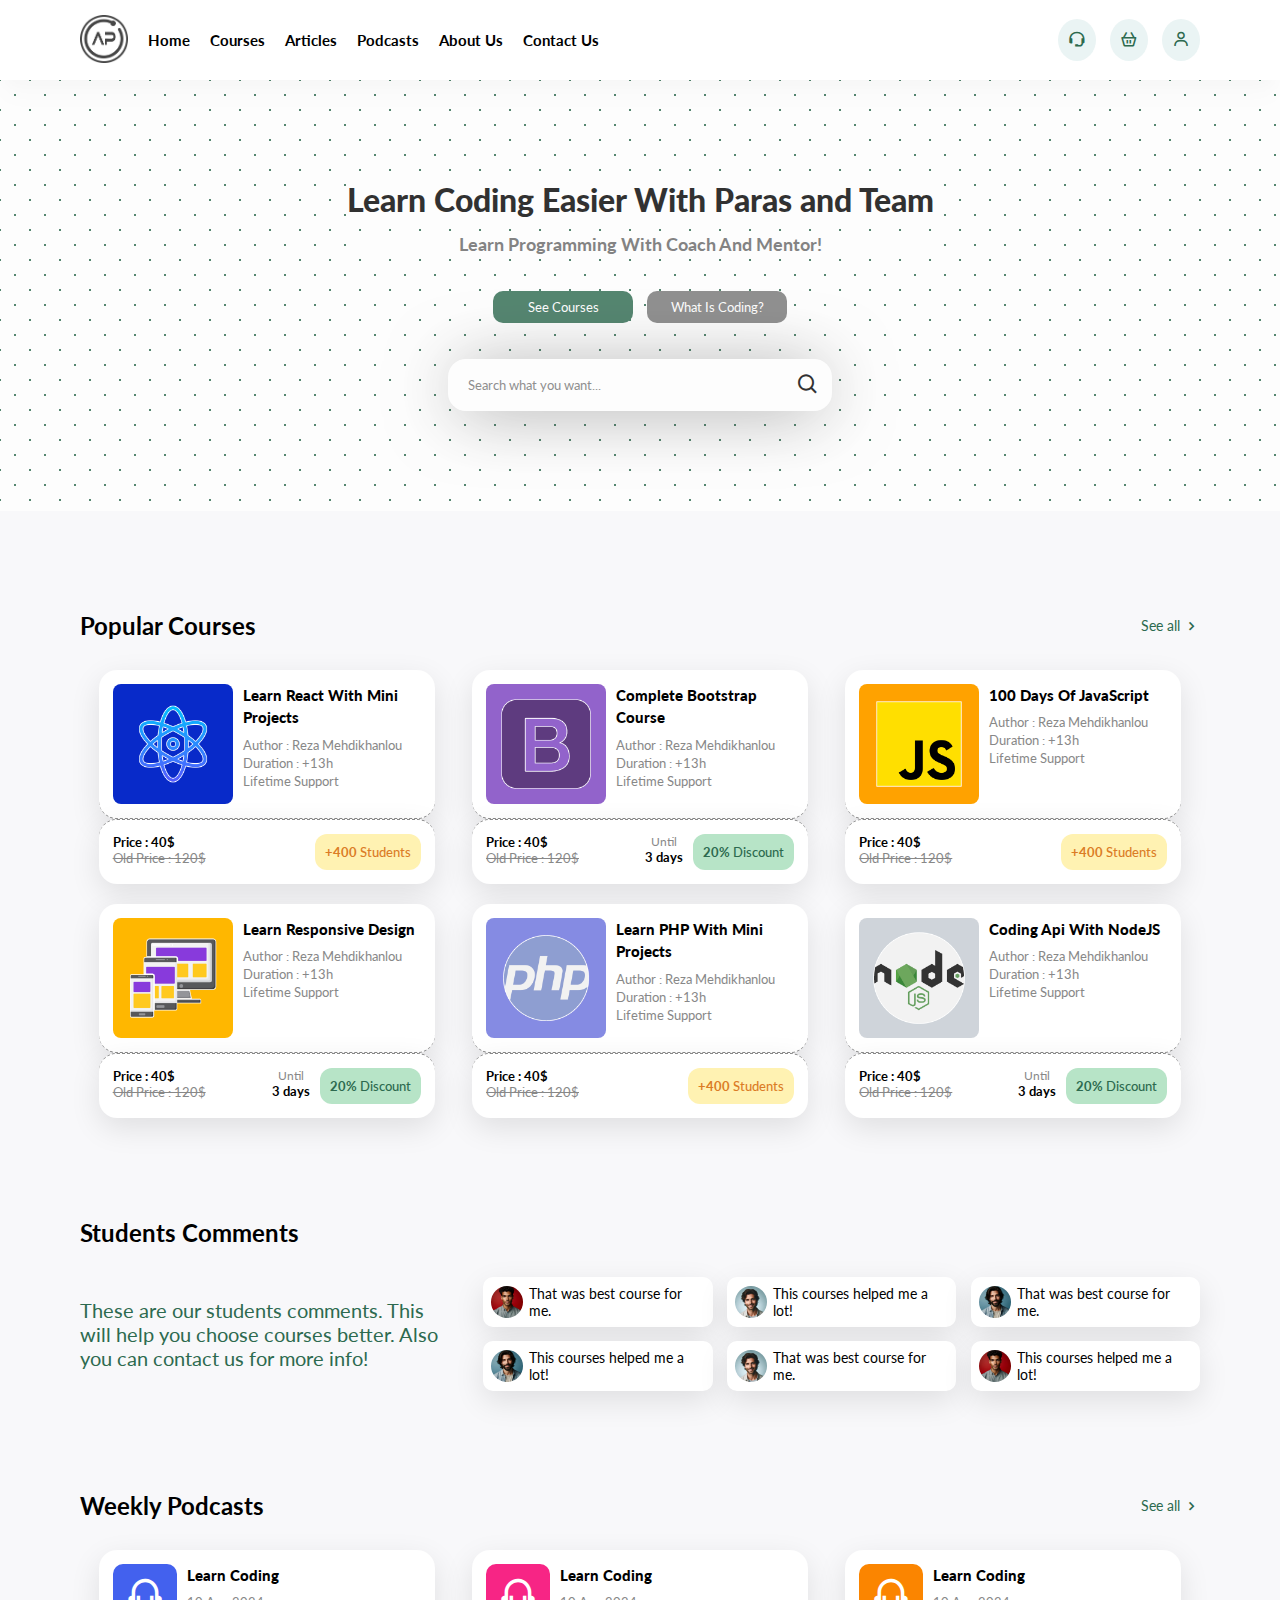
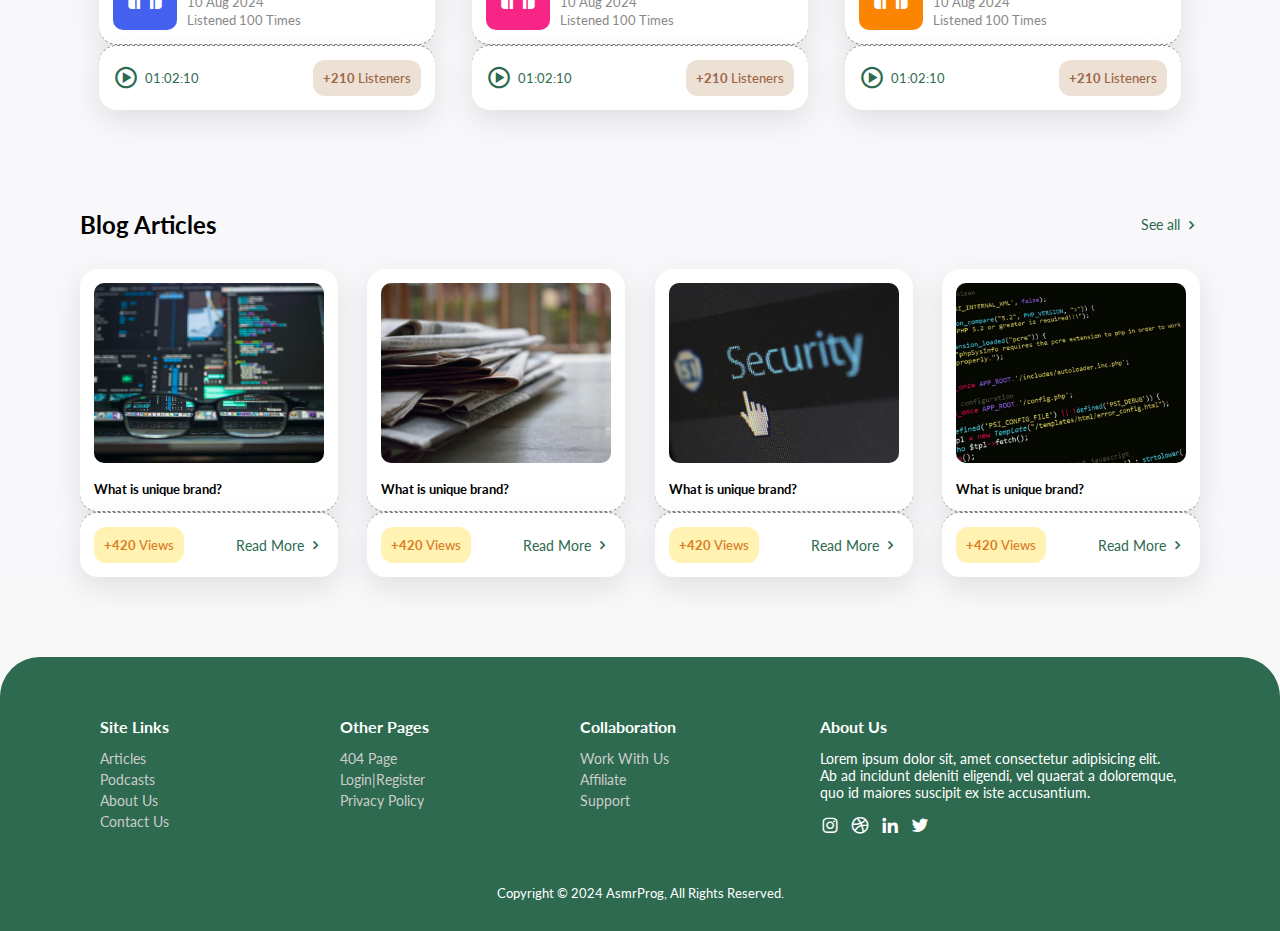
==== index.html @ 8a9e693e "new file:   Assets/B.Ed..jpeg 	new file:   Assets/BBA.jpeg 	new file:   Assets/BCA.jpeg 	new file:  " ====
<!DOCTYPE html>
<html lang="en">
  <head>
    <meta charset="UTF-8" />
    <meta name="viewport" content="width=device-width, initial-scale=1.0" />
    <link
      href="https://unpkg.com/boxicons@2.1.4/css/boxicons.min.css"
      rel="stylesheet"
    />
    <link rel="stylesheet" href="style.css" />
    <title>Online Educational Landing Page | AsmrProg</title>
  </head>

  <body>
    <nav>
      <div class="left">
        <div class="logo">
          <img src="assests/logo.png" />
        </div>
        <div class="links">
          <a href="#">Home</a>
          <a href="./courses.html">Courses</a>
          <a href="#">Articles</a>
          <a href="#">Podcasts</a>
          <a href="#">About Us</a>
          <a href="./contactUs.html">Contact Us</a>
        </div>
      </div>

      <div class="buttons">
        <a href="./contactUs.html"><i class="bx bx-support"></i></a>
        <a href="#"><i class="bx bx-basket"></i></a>
        <a href="#"><i class="bx bx-user"></i></a>
      </div>
    </nav>

    <header>
      <div class="info">
        <h1>Learn Coding Easier With Paras and Team</h1>
        <p>Learn Programming With Coach And Mentor!</p>
      </div>
      <div class="buttons">
        <a href="./courses.html"><button class="see-all" >See Courses</button></a>
        <button>What Is Coding?</button>
      </div>
      <div class="search">
        <input type="text" placeholder="Search what you want..." />
        <button><i class="bx bx-search"></i></button>
      </div>
    </header>

    <div class="content">
      <div class="separator">
        <h2>Popular Courses</h2>
        <a href="./courses.html">See all <i class="bx bx-chevron-right"></i></a>
      </div>

      <div class="courses">
        <div class="item">
          <div class="top">
            <img src="assests/course-1.jpg" />
            <div class="info">
              <a href="#">Learn React With Mini Projects</a>
              <p>Author : Reza Mehdikhanlou</p>
              <p>Duration : +13h</p>
              <p>Lifetime Support</p>
            </div>
          </div>
          <div class="bottom">
            <div class="price">
              <h5>Price : 40$</h5>
              <p>Old Price : 120$</p>
            </div>
            <h5 class="tag"><span>+400</span> Students</h5>
          </div>
        </div>
        <div class="item">
          <div class="top">
            <img src="assests/course-2.jpg" />
            <div class="info">
              <a href="#">Complete Bootstrap Course</a>
              <p>Author : Reza Mehdikhanlou</p>
              <p>Duration : +13h</p>
              <p>Lifetime Support</p>
            </div>
          </div>
          <div class="bottom">
            <div class="price">
              <h5>Price : 40$</h5>
              <p>Old Price : 120$</p>
            </div>
            <div class="discount">
              <div class="time">
                <p>Until</p>
                <h5>3 days</h5>
              </div>
              <h5><span>20%</span> Discount</h5>
            </div>
          </div>
        </div>
        <div class="item">
          <div class="top">
            <img src="assests/course-3.jpg" />
            <div class="info">
              <a href="#">100 Days Of JavaScript</a>
              <p>Author : Reza Mehdikhanlou</p>
              <p>Duration : +13h</p>
              <p>Lifetime Support</p>
            </div>
          </div>
          <div class="bottom">
            <div class="price">
              <h5>Price : 40$</h5>
              <p>Old Price : 120$</p>
            </div>
            <h5 class="tag"><span>+400</span> Students</h5>
          </div>
        </div>
        <div class="item">
          <div class="top">
            <img src="assests/course-4.jpg" />
            <div class="info">
              <a href="#">Learn Responsive Design</a>
              <p>Author : Reza Mehdikhanlou</p>
              <p>Duration : +13h</p>
              <p>Lifetime Support</p>
            </div>
          </div>
          <div class="bottom">
            <div class="price">
              <h5>Price : 40$</h5>
              <p>Old Price : 120$</p>
            </div>
            <div class="discount">
              <div class="time">
                <p>Until</p>
                <h5>3 days</h5>
              </div>
              <h5><span>20%</span> Discount</h5>
            </div>
          </div>
        </div>
        <div class="item">
          <div class="top">
            <img src="assests/course-5.jpg" />
            <div class="info">
              <a href="#">Learn PHP With Mini Projects</a>
              <p>Author : Reza Mehdikhanlou</p>
              <p>Duration : +13h</p>
              <p>Lifetime Support</p>
            </div>
          </div>
          <div class="bottom">
            <div class="price">
              <h5>Price : 40$</h5>
              <p>Old Price : 120$</p>
            </div>
            <h5 class="tag"><span>+400</span> Students</h5>
          </div>
        </div>
        <div class="item">
          <div class="top">
            <img src="assests/course-6.jpg" />
            <div class="info">
              <a href="#">Coding Api With NodeJS</a>
              <p>Author : Reza Mehdikhanlou</p>
              <p>Duration : +13h</p>
              <p>Lifetime Support</p>
            </div>
          </div>
          <div class="bottom">
            <div class="price">
              <h5>Price : 40$</h5>
              <p>Old Price : 120$</p>
            </div>
            <div class="discount">
              <div class="time">
                <p>Until</p>
                <h5>3 days</h5>
              </div>
              <h5><span>20%</span> Discount</h5>
            </div>
          </div>
        </div>
      </div>

      <div class="separator">
        <h2>Students Comments</h2>
      </div>

      <div class="comments">
        <p>
          These are our students comments. This will help you choose courses
          better. Also you can contact us for more info!
        </p>
        <div class="right">
          <div class="item">
            <img src="assests/profile-3.png" />
            <p>That was best course for me.</p>
          </div>
          <div class="item">
            <img src="assests/profile-2.png" />
            <p>This courses helped me a lot!</p>
          </div>
          <div class="item">
            <img src="assests/profile-1.png" />
            <p>That was best course for me.</p>
          </div>
          <div class="item">
            <img src="assests/profile-1.png" />
            <p>This courses helped me a lot!</p>
          </div>
          <div class="item">
            <img src="assests/profile-2.png" />
            <p>That was best course for me.</p>
          </div>
          <div class="item">
            <img src="assests/profile-3.png" />
            <p>This courses helped me a lot!</p>
          </div>
        </div>
      </div>

      <div class="separator">
        <h2>Weekly Podcasts</h2>
        <a href="./courses.html">See all <i class="bx bx-chevron-right"></i></a>
      </div>

      <div class="podcasts">
        <div class="item">
          <div class="top">
            <i class="bx bx-headphone"></i>
            <div class="info">
              <a href="#">Learn Coding</a>
              <p>10 Aug 2024</p>
              <p>Listened 100 Times</p>
            </div>
          </div>
          <div class="bottom">
            <div class="duration">
              <i class="bx bx-play-circle"></i>
              <p>01:02:10</p>
            </div>
            <h5 class="tag"><span>+210</span> Listeners</h5>
          </div>
        </div>
        <div class="item">
          <div class="top">
            <i class="bx bx-headphone"></i>
            <div class="info">
              <a href="#">Learn Coding</a>
              <p>10 Aug 2024</p>
              <p>Listened 100 Times</p>
            </div>
          </div>
          <div class="bottom">
            <div class="duration">
              <i class="bx bx-play-circle"></i>
              <p>01:02:10</p>
            </div>
            <h5 class="tag"><span>+210</span> Listeners</h5>
          </div>
        </div>
        <div class="item">
          <div class="top">
            <i class="bx bx-headphone"></i>
            <div class="info">
              <a href="#">Learn Coding</a>
              <p>10 Aug 2024</p>
              <p>Listened 100 Times</p>
            </div>
          </div>
          <div class="bottom">
            <div class="duration">
              <i class="bx bx-play-circle"></i>
              <p>01:02:10</p>
            </div>
            <h5 class="tag"><span>+210</span> Listeners</h5>
          </div>
        </div>
      </div>

      <div class="separator">
        <h2>Blog Articles</h2>
        <a href="#">See all <i class="bx bx-chevron-right"></i></a>
      </div>

      <div class="articles">
        <div class="item">
          <div class="top">
            <img src="assests/art-1.jpg" />
            <h5>What is unique brand?</h5>
          </div>
          <div class="bottom">
            <h5><span>+420</span> Views</h5>
            <a href="#">Read More <i class="bx bx-chevron-right"></i></a>
          </div>
        </div>
        <div class="item">
          <div class="top">
            <img src="assests/art-2.jpg" />
            <h5>What is unique brand?</h5>
          </div>
          <div class="bottom">
            <h5><span>+420</span> Views</h5>
            <a href="#">Read More <i class="bx bx-chevron-right"></i></a>
          </div>
        </div>
        <div class="item">
          <div class="top">
            <img src="assests/art-3.jpg" />
            <h5>What is unique brand?</h5>
          </div>
          <div class="bottom">
            <h5><span>+420</span> Views</h5>
            <a href="#">Read More <i class="bx bx-chevron-right"></i></a>
          </div>
        </div>
        <div class="item">
          <div class="top">
            <img src="assests/art-4.jpg" />
            <h5>What is unique brand?</h5>
          </div>
          <div class="bottom">
            <h5><span>+420</span> Views</h5>
            <a href="#">Read More <i class="bx bx-chevron-right"></i></a>
          </div>
        </div>
      </div>
    </div>

    <footer>
      <div class="columns">
        <div class="col">
          <h5>Site Links</h5>
          <a href="#">Articles</a>
          <a href="#">Podcasts</a>
          <a href="#">About Us</a>
          <a href="#">Contact Us</a>
        </div>
        <div class="col">
          <h5>Other Pages</h5>
          <a href="#">404 Page</a>
          <a href="#">Login|Register</a>
          <a href="#">Privacy Policy</a>
        </div>
        <div class="col">
          <h5>Collaboration</h5>
          <a href="#">Work With Us</a>
          <a href="#">Affiliate</a>
          <a href="#">Support</a>
        </div>
        <div class="col last">
          <h5>About Us</h5>
          <p>
            Lorem ipsum dolor sit, amet consectetur adipisicing elit. Ab ad
            incidunt deleniti eligendi, vel quaerat a doloremque, quo id maiores
            suscipit ex iste accusantium.
          </p>
          <div class="social-links">
            <i class="bx bxl-instagram"></i>
            <i class="bx bxl-dribbble"></i>
            <i class="bx bxl-linkedin"></i>
            <i class="bx bxl-twitter"></i>
          </div>
        </div>
      </div>
      <div class="copyright">
        <p>Copyright © 2024 AsmrProg, All Rights Reserved.</p>
      </div>
    </footer>
  </body>
</html>
---- style.css ----
@import url('https://fonts.googleapis.com/css2?family=Lato:ital,wght@0,100;0,300;0,400;0,700;0,900;1,100;1,300;1,400;1,700;1,900&display=swap');


*{
    margin: 0;
    padding: 0;
    box-sizing: border-box;
    font-family: 'Lato', sans-serif;
}

a{
    text-decoration: none;
    color: #000;
    transition: all 0.3s ease;
}

a:hover{
    color: #4361ee;
}

body{
    background-color: #f8f8f8;
}

nav{
    display: flex;
    align-items: center;
    justify-content: space-between;
    padding: 0 80px;
    height: 80px;
    background-color: #fff;
    box-shadow: rgba(0, 0, 0, 0.1) 0px 20px 25px -5px, rgba(0, 0, 0, 0.04) 0px 10px 10px -5px;
}

nav .left{
    display: flex;
    align-items: center;
    gap: 20px;
}

nav .left .logo img{
    width: 48px;
    height: 48px;
    object-fit: cover;
}

nav .left .links{
    display: flex;
    gap: 20px;
    font-size: 15px;
    font-weight: bold;
}

nav .buttons{
    display: flex;
    gap: 14px;
}

nav .buttons a{
    background-color: #eaf4f4;
    padding: 10px;
    color: #2d6a4f;
    border-radius: 50%;
    font-size: 18px;
}

header{
    display: flex;
    flex-direction: column;
    align-items: center;
    padding: 100px 0;
    justify-content: center;
    text-align: center;
    gap: 26px;
    background-color: #fff;
    opacity: 0.8;
    background-image:  radial-gradient(#2d6a4f 0.75px, transparent 0.75px), radial-gradient(#2d6a4f 0.75px, #ffffff 0.75px);
    background-size: 30px 30px;
    background-position: 0 0,15px 15px;
}

header .info h1{
    font-weight: 900;
    background: #fff;
}

header .info p{
    color: #666;
    font-size: 18px;
    margin-top: 14px;
    font-weight: bold;
    background: #fff;
}

header .buttons{
    display: flex;
    gap: 14px;
    margin-top: 10px;
}

header .buttons button{
    border: none;
    padding: 8px;
    width: 140px;
    border-radius: 10px;
    background-color: #777;
    color: #fff;
    cursor: pointer;
}

header .buttons button.see-all{
    background-color: #2d6a4f;
}

header .search{
    position: relative;
    width: 30%;
    margin-top: 10px;
}

header .search input{
    width: 100%;
    padding: 18px 20px;
    border: none;
    border-radius: 18px;
    box-shadow: 0px 4px 70px -10px rgba(0, 0, 0, 0.6);
    outline: none;
}

header .search button{
    position: absolute;
    right: 0;
    padding: 12px;
    font-size: 24px;
    border: none;
    background-color: transparent;
    cursor: pointer;
}

.content{
    background-color: #f8f8fa;
    padding: 100px 80px 0;
}

.content .separator{
    display: flex;
    align-items: center;
    justify-content: space-between;
    margin-bottom: 30px;
}

.content .separator a,
.content .articles .item .bottom a{
    display: flex;
    align-items: center;
    gap: 2px;
    color: #2d6a4f;
    font-size: 14px;
}

.content .separator a i,
.content .articles .item .bottom a i{
    font-size: 18px;
}

.content .courses,
.content .podcasts{
    display: flex;
    justify-content: space-around;
    flex-wrap: wrap;
    row-gap: 20px;
    margin-bottom: 100px;
}

.content .courses .item,
.content .podcasts .item{
    width: 30%;
}

.content .courses .item .top,
.content .courses .item .bottom,
.content .podcasts .item .top,
.content .podcasts .item .bottom,
.content .articles .item .top,
.content .articles .item .bottom{
    display: flex;
    gap: 10px;
    background-color: #fff;
    padding: 14px;
    box-shadow: 0 10px 30px rgba(0, 0, 0, 0.1);
    border-radius: 18px;
    border-bottom: 1px dashed #888;
}

.content .courses .item .top img{
    width: 120px;
    height: 120px;
    object-fit: cover;
    border-radius: 8px;
}

.content .courses .item .top .info a,
.content .podcasts .item .top .info a{
    display: block;
    font-size: 15px;
    font-weight: 900;
    margin-bottom: 8px;
    line-height: 1.4rem;
}

.content .courses .item .top .info p,
.content .podcasts .item .top .info p{
    color: #888;
    font-size: 13px;
    margin-bottom: 2px;
}

.content .courses .item .bottom,
.content .podcasts .item .bottom,
.content .articles .item .bottom{
    border-bottom: none;
    justify-content: space-between;    
    border-top: 1px dashed #888;
}

.content .courses .item .bottom .price p{
    color: #888;
    font-size: 13px;
    text-decoration: line-through;
}

.content .courses .item .bottom h5.tag,
.content .courses .item .bottom .discount > h5,
.content .podcasts .item .bottom h5,
.content .articles .item .bottom h5{
    font-weight: 500;
    background-color: #fff2b2;
    color: #db7c26;
    padding: 10px;
    border-radius: 12px;
    font-size: 13px;
}

.content .courses .item .bottom h5.tag span,
.content .courses .item .bottom .discount > h5 span,
.content .podcasts .item .bottom h5 span,
.content .articles .item .bottom h5 span{
    font-weight: bold;
}

.content .courses .item .bottom .discount{
    display: flex;
    gap: 10px;
}

.content .courses .item .bottom .discount > h5{
    background-color: #b7e4c7;
    color: #2d6a4f;
}

.content .courses .item .bottom .discount .time{
    text-align: center;
}

.content .courses .item .bottom .discount .time p{
    color: #888;
    font-size: 12px;
}

.content .courses .item .bottom .discount .time h5{
    font-size: 13px;
}

.content .comments{
    display: flex;
    align-items: center;
    justify-content: space-between;
    gap: 30px;
    margin: 0 0 100px;
}

.content .comments > p{
    width: 65%;
    color: #2d6a4f;
    font-size: 20px;
}

.content .comments .right{
    display: flex;
    justify-content: space-between;
    flex-wrap: wrap;
    row-gap: 14px;
}

.content .comments .right .item{
    display: flex;
    align-items: center;
    gap: 6px;
    background-color: #fff;
    padding: 8px;
    width: 32%;
    box-shadow: 0 10px 30px rgba(0, 0, 0, 0.1);
    border-radius: 10px;
}

.content .comments .right .item img{
    width: 32px;
    height: 32px;
    object-fit: cover;
    border-radius: 50%;
}

.content .comments .right .item p{
    font-size: 14px;
}

.content .podcasts .item .top i{
    font-size: 40px;
    background-color: #4361ee;
    padding: 12px;
    color: #fff;
    border-radius: 10px;
}

.content .podcasts .item:nth-child(2) .top i{
    background-color: #f72585;
}

.content .podcasts .item:nth-child(3) .top i{
    background-color: #fb8500;
}

.content .podcasts .item .bottom .duration{
    display: flex;
    align-items: center;
    gap: 6px;
}

.content .podcasts .item .bottom .duration i{
    font-size: 26px;
    color: #2d6a4f;
}

.content .podcasts .item .bottom .duration p{
    color: #2d6a4f;
    font-size: 13px;
}

.content .podcasts .item .bottom h5{
    background-color: #ede0d4;
    color: #9c6644;
}

.content .articles{
    display: flex;
    justify-content: space-between;
    margin-bottom: 80px;
    flex-wrap: wrap;
    row-gap: 20px;
}

.content .articles .item{
    width: 23%;
}

.content .articles .item .top{
    flex-direction: column;
}

.content .articles .item .top img{
    width: 100%;
    height: 180px;
    object-fit: cover;
    border-radius: 10px;
    margin-bottom: 8px;
}

footer{
    display: flex;
    flex-direction: column;
    align-items: center;
    padding: 60px 100px 30px;
    background-color: #2d6a4f;
    color: #fff;
    border-radius: 40px 40px 0 0;
}

footer .columns{
    display: flex;
    justify-content: space-around;
}

footer .columns .col{
    display: flex;
    flex-direction: column;
    flex: 2;
}

footer .columns .col.last{
    flex: 3;
}

footer .columns .col h5{
    margin-bottom: 14px;
    font-size: 16px;
}

footer .columns .col a{
    margin-bottom: 4px;
    color: #ccc;
    font-size: 14px;
}

footer .columns .col a:hover{
    color: #fff;
}

footer .columns .col.last p{
    font-size: 14px;
    margin-bottom: 14px;
}

footer .columns .col.last .social-links{
    display: flex;
    align-items: center;
    gap: 10px;
}

footer .columns .col.last .social-links i{
    font-size: 20px;
    cursor: pointer;
}

footer .copyright{
    margin-top: 50px;
    font-size: 13px;
}

@media screen and (max-width:1200px) {
    
    nav{
        padding: 0 60px;
    }

    header .search{
        width: 50%;
    }

    .content{
        padding: 100px 60px 0;
    }

    .content .courses .item .top,
    .content .courses .item .bottom,
    .content .articles .item .bottom{
        flex-direction: column;
    }

    .content .courses .item .top img{
        width: 100%;
        height: 180px;
    }

    .content .courses .item .bottom .price{
        text-align: center;
    }

    .content .courses .item .bottom .discount{
        justify-content: space-between;
    }

    .content .courses .item .bottom h5.tag{
        text-align: center;
    }

    .content .courses .item .bottom .discount > h5{
        width: 70%;
        text-align: center;
    }

    .content .comments{
        flex-direction: column;
    }

    .content .comments > p{
        width: 100%;
        font-size: 16px;
    }

}

@media screen and (max-width: 940px) {
    
    nav .left .logo{
        display: none;
    }

    .content .courses .item,
    .content .articles .item{
        width: 45%;
    }

    .content .courses .item .bottom .discount > h5{
        width: 80%;
    }

    .content .comments .right .item{
        width: 48%;
    }

    .content .podcasts .item .top,
    .content .podcasts .item .bottom{
        flex-direction: column;
    }

    .content .podcasts .item .top i{
        text-align: center;
        padding: 18px;
    }

    .content .podcasts .item .bottom{
        text-align: center;
    }

    .content .articles .item .top img{
        height: 220px;
    }

    footer{
        padding: 60px 70px 30px;
    }

    footer .columns{
        flex-wrap: wrap;
        row-gap: 20px;
    }

    footer .columns .col,
    footer .columns .col.last{
        width: 45%;
        flex: none;
    }

}

@media screen and (max-width:768px) {
    
    nav{
        padding: 0 30px;
    }

    nav .left .links{
        font-size: 13px;
        gap: 14px;
    }

    nav .buttons a:first-child{
        display: none;
    }

    header .info h1{
        font-size: 26px;
    }

    header .info p{
        font-size: 16px;
    }

    header .search{
        width: 70%;
    }

    .content{
        padding: 100px 30px 0;
    }

    .content .courses .item .top{
        height: 324px;
    }

    .content .courses .item .bottom .discount .time{
        display: none;
    }

    .content .courses .item .bottom .discount > h5{
        width: 100%;
    }

    .content .articles .item .top img{
        height: 160px;
    }

    footer{
        padding: 60px 50px 30px;
    }

}

@media screen and (max-width:576px) {
    
    nav .left .links a:nth-child(5),
    nav .left .links a:nth-child(6){
        display: none;
    }

    .content .courses .item .top .info a,
    .content .podcasts .item .top .info a{
        font-size: 14px;
    }

    .content .comments .right .item p{
        font-size: 13px;
    }

    .content .podcasts .item .top .info p{
        font-size: 11px;
    }

    .content .podcasts .item .bottom .duration i{
        font-size: 20px;
    }

    footer{
        padding: 60px 30px 30px;
    }

}
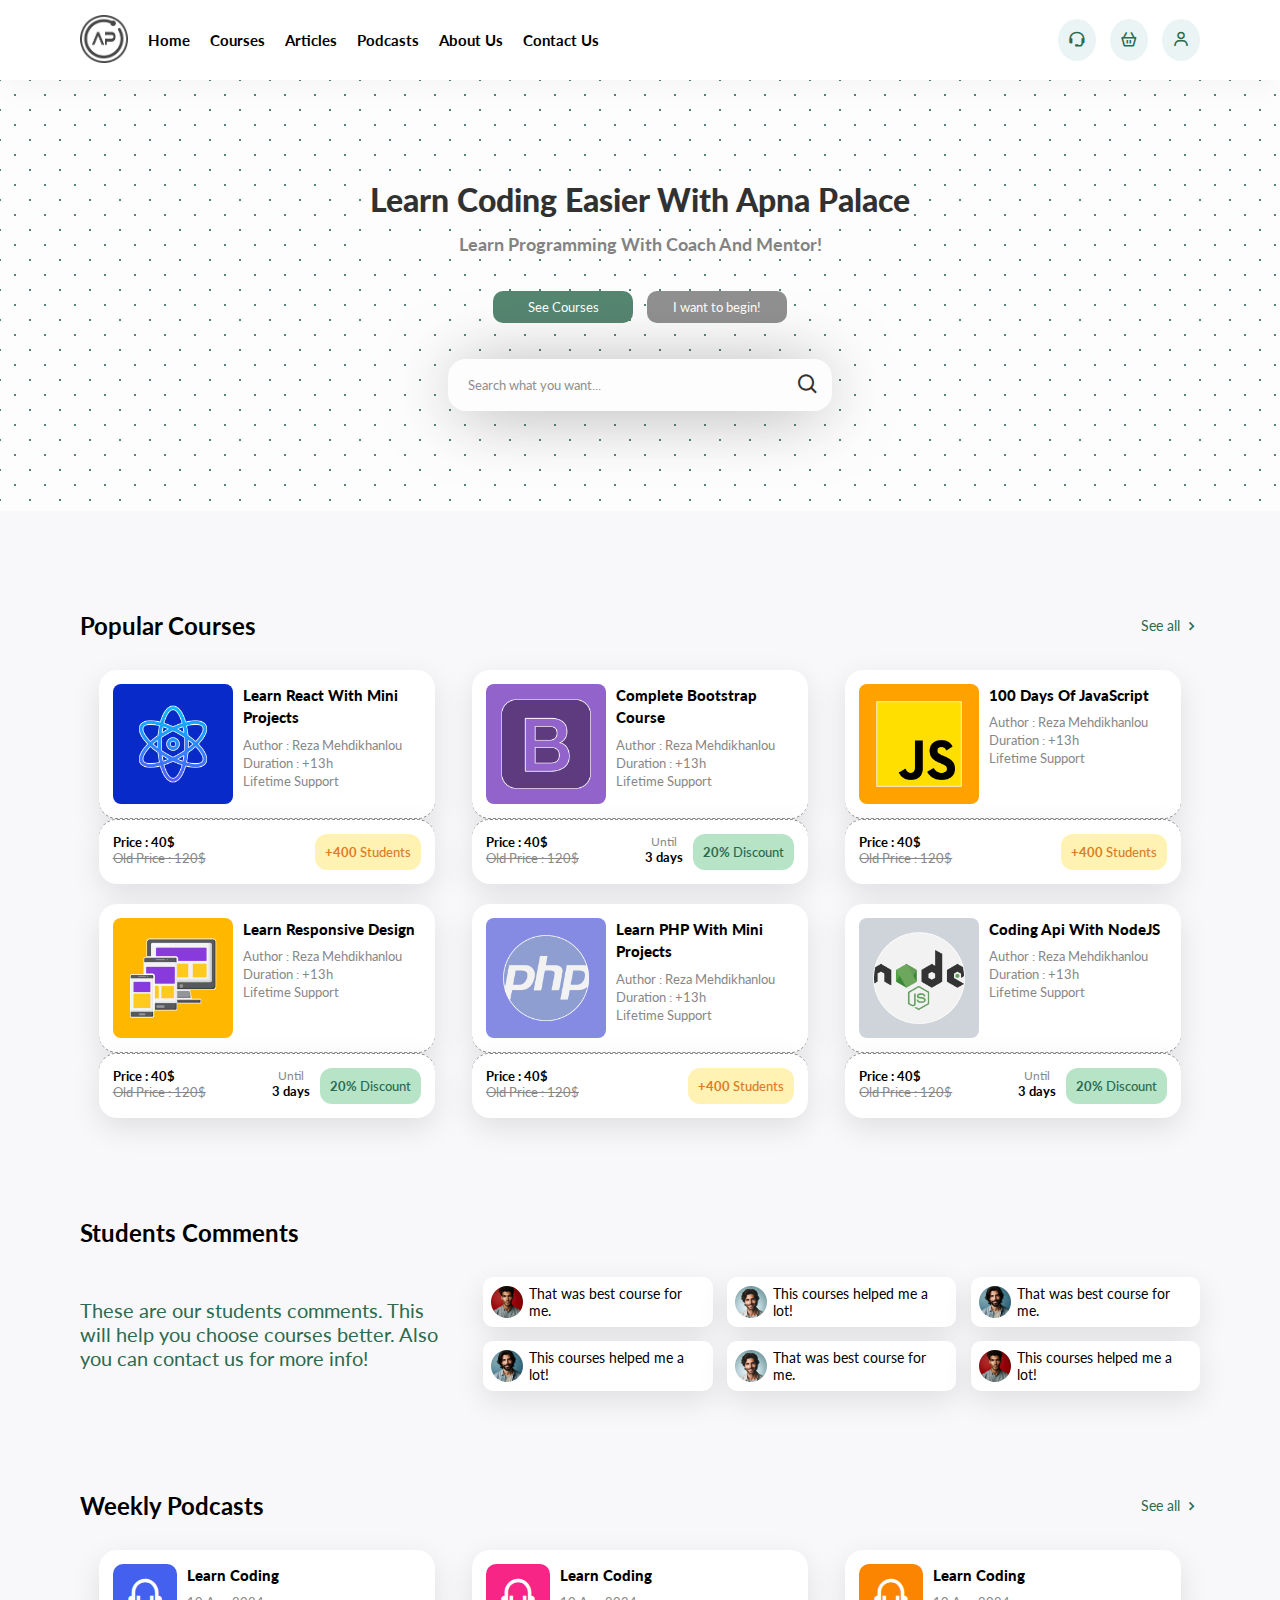
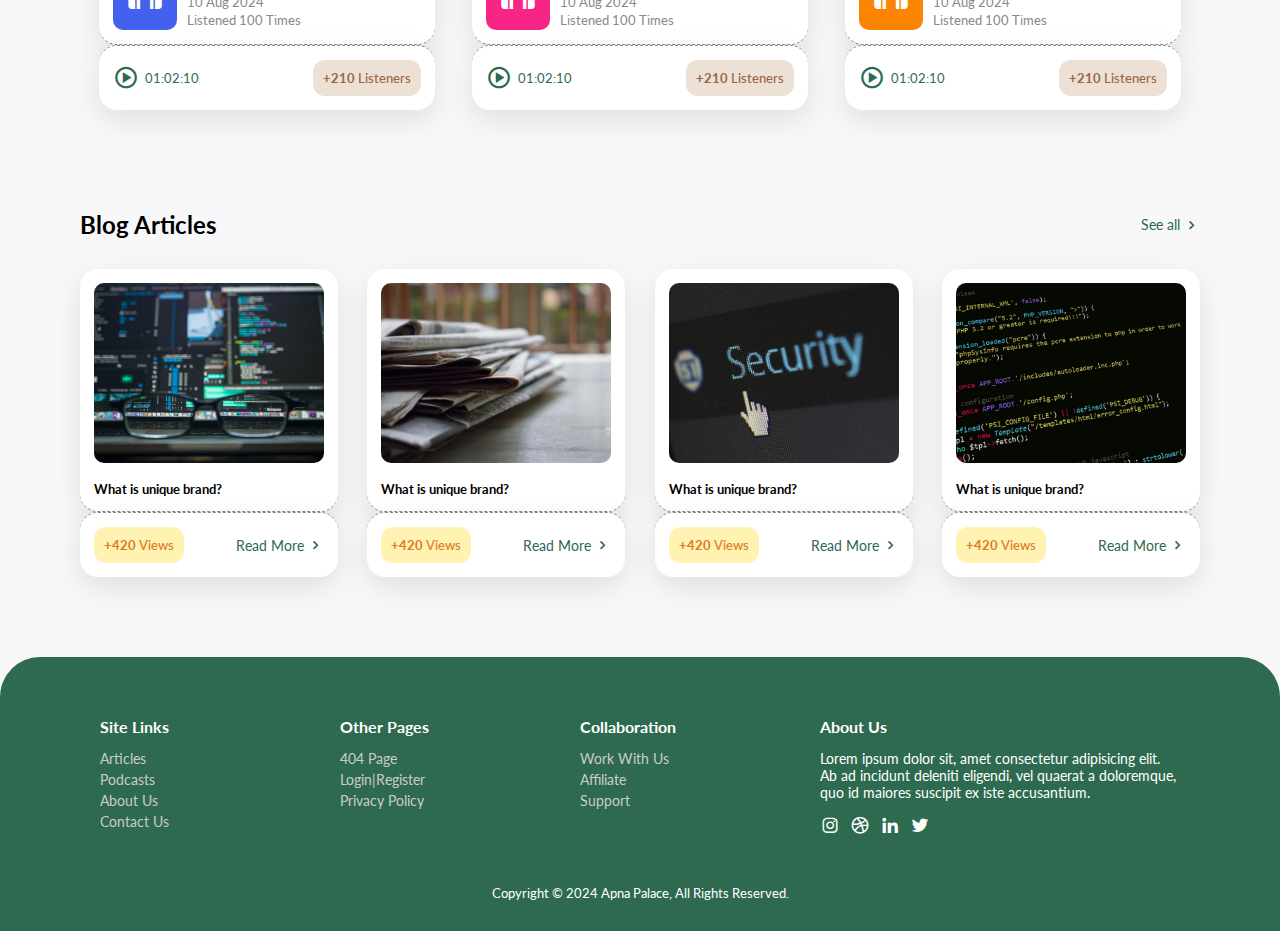
==== commit 8bf1516a: "new file:   Assets/construction.jpeg 	modified:   contactUs.html 	modified:   courses.html 	modified" ====
--- a/index.html
+++ b/index.html
@@ -8,7 +8,7 @@
       rel="stylesheet"
     />
     <link rel="stylesheet" href="style.css" />
-    <title>Online Educational Landing Page | AsmrProg</title>
+    <title>Online Educational Landing Page | Apna Palace</title>
   </head>
 
   <body>
@@ -18,30 +18,30 @@
           <img src="assests/logo.png" />
         </div>
         <div class="links">
-          <a href="#">Home</a>
+          <a href="./index.html">Home</a>
           <a href="./courses.html">Courses</a>
-          <a href="#">Articles</a>
-          <a href="#">Podcasts</a>
-          <a href="#">About Us</a>
+          <a href="./underconstruction.html">Articles</a>
+          <a href="./underconstruction.html">Podcasts</a>
+          <a href="./underconstruction.html">About Us</a>
           <a href="./contactUs.html">Contact Us</a>
         </div>
       </div>
 
       <div class="buttons">
         <a href="./contactUs.html"><i class="bx bx-support"></i></a>
-        <a href="#"><i class="bx bx-basket"></i></a>
-        <a href="#"><i class="bx bx-user"></i></a>
+        <a href="./underconstruction.html"><i class="bx bx-basket"></i></a>
+        <a href="./underconstruction.html"><i class="bx bx-user"></i></a>
       </div>
     </nav>
 
     <header>
       <div class="info">
-        <h1>Learn Coding Easier With Paras and Team</h1>
+        <h1>Learn Coding Easier With Apna Palace</h1>
         <p>Learn Programming With Coach And Mentor!</p>
       </div>
       <div class="buttons">
         <a href="./courses.html"><button class="see-all" >See Courses</button></a>
-        <button>What Is Coding?</button>
+        <a href="./underconstruction.html"><button>I want to begin!</button></a>
       </div>
       <div class="search">
         <input type="text" placeholder="Search what you want..." />
@@ -248,7 +248,7 @@
           <div class="top">
             <i class="bx bx-headphone"></i>
             <div class="info">
-              <a href="#">Learn Coding</a>
+              <a href="./underconstruction.html">Learn Coding</a>
               <p>10 Aug 2024</p>
               <p>Listened 100 Times</p>
             </div>
@@ -265,7 +265,7 @@
           <div class="top">
             <i class="bx bx-headphone"></i>
             <div class="info">
-              <a href="#">Learn Coding</a>
+              <a href="./underconstruction.html">Learn Coding</a>
               <p>10 Aug 2024</p>
               <p>Listened 100 Times</p>
             </div>
@@ -282,7 +282,7 @@
 
       <div class="separator">
         <h2>Blog Articles</h2>
-        <a href="#">See all <i class="bx bx-chevron-right"></i></a>
+        <a href="./underconstruction.html">See all <i class="bx bx-chevron-right"></i></a>
       </div>
 
       <div class="articles">
@@ -293,7 +293,7 @@
           </div>
           <div class="bottom">
             <h5><span>+420</span> Views</h5>
-            <a href="#">Read More <i class="bx bx-chevron-right"></i></a>
+            <a href="./underconstruction.html">Read More <i class="bx bx-chevron-right"></i></a>
           </div>
         </div>
         <div class="item">
@@ -303,7 +303,7 @@
           </div>
           <div class="bottom">
             <h5><span>+420</span> Views</h5>
-            <a href="#">Read More <i class="bx bx-chevron-right"></i></a>
+            <a href="./underconstruction.html">Read More <i class="bx bx-chevron-right"></i></a>
           </div>
         </div>
         <div class="item">
@@ -313,7 +313,7 @@
           </div>
           <div class="bottom">
             <h5><span>+420</span> Views</h5>
-            <a href="#">Read More <i class="bx bx-chevron-right"></i></a>
+            <a href="./underconstruction.html">Read More <i class="bx bx-chevron-right"></i></a>
           </div>
         </div>
         <div class="item">
@@ -323,7 +323,7 @@
           </div>
           <div class="bottom">
             <h5><span>+420</span> Views</h5>
-            <a href="#">Read More <i class="bx bx-chevron-right"></i></a>
+            <a href="./underconstruction.html">Read More <i class="bx bx-chevron-right"></i></a>
           </div>
         </div>
       </div>
@@ -333,22 +333,22 @@
       <div class="columns">
         <div class="col">
           <h5>Site Links</h5>
-          <a href="#">Articles</a>
-          <a href="#">Podcasts</a>
-          <a href="#">About Us</a>
-          <a href="#">Contact Us</a>
+          <a href="./underconstruction.html">Articles</a>
+          <a href="./underconstruction.html">Podcasts</a>
+          <a href="./underconstruction.html">About Us</a>
+          <a href="./underconstruction.html">Contact Us</a>
         </div>
         <div class="col">
           <h5>Other Pages</h5>
-          <a href="#">404 Page</a>
-          <a href="#">Login|Register</a>
-          <a href="#">Privacy Policy</a>
+          <a href="./underconstruction.html">404 Page</a>
+          <a href="./underconstruction.html">Login|Register</a>
+          <a href="./underconstruction.html">Privacy Policy</a>
         </div>
         <div class="col">
           <h5>Collaboration</h5>
-          <a href="#">Work With Us</a>
-          <a href="#">Affiliate</a>
-          <a href="#">Support</a>
+          <a href="./underconstruction.html">Work With Us</a>
+          <a href="./underconstruction.html">Affiliate</a>
+          <a href="./underconstruction.html">Support</a>
         </div>
         <div class="col last">
           <h5>About Us</h5>
@@ -366,7 +366,7 @@
         </div>
       </div>
       <div class="copyright">
-        <p>Copyright © 2024 AsmrProg, All Rights Reserved.</p>
+        <p>Copyright © 2024 Apna Palace, All Rights Reserved.</p>
       </div>
     </footer>
   </body>
